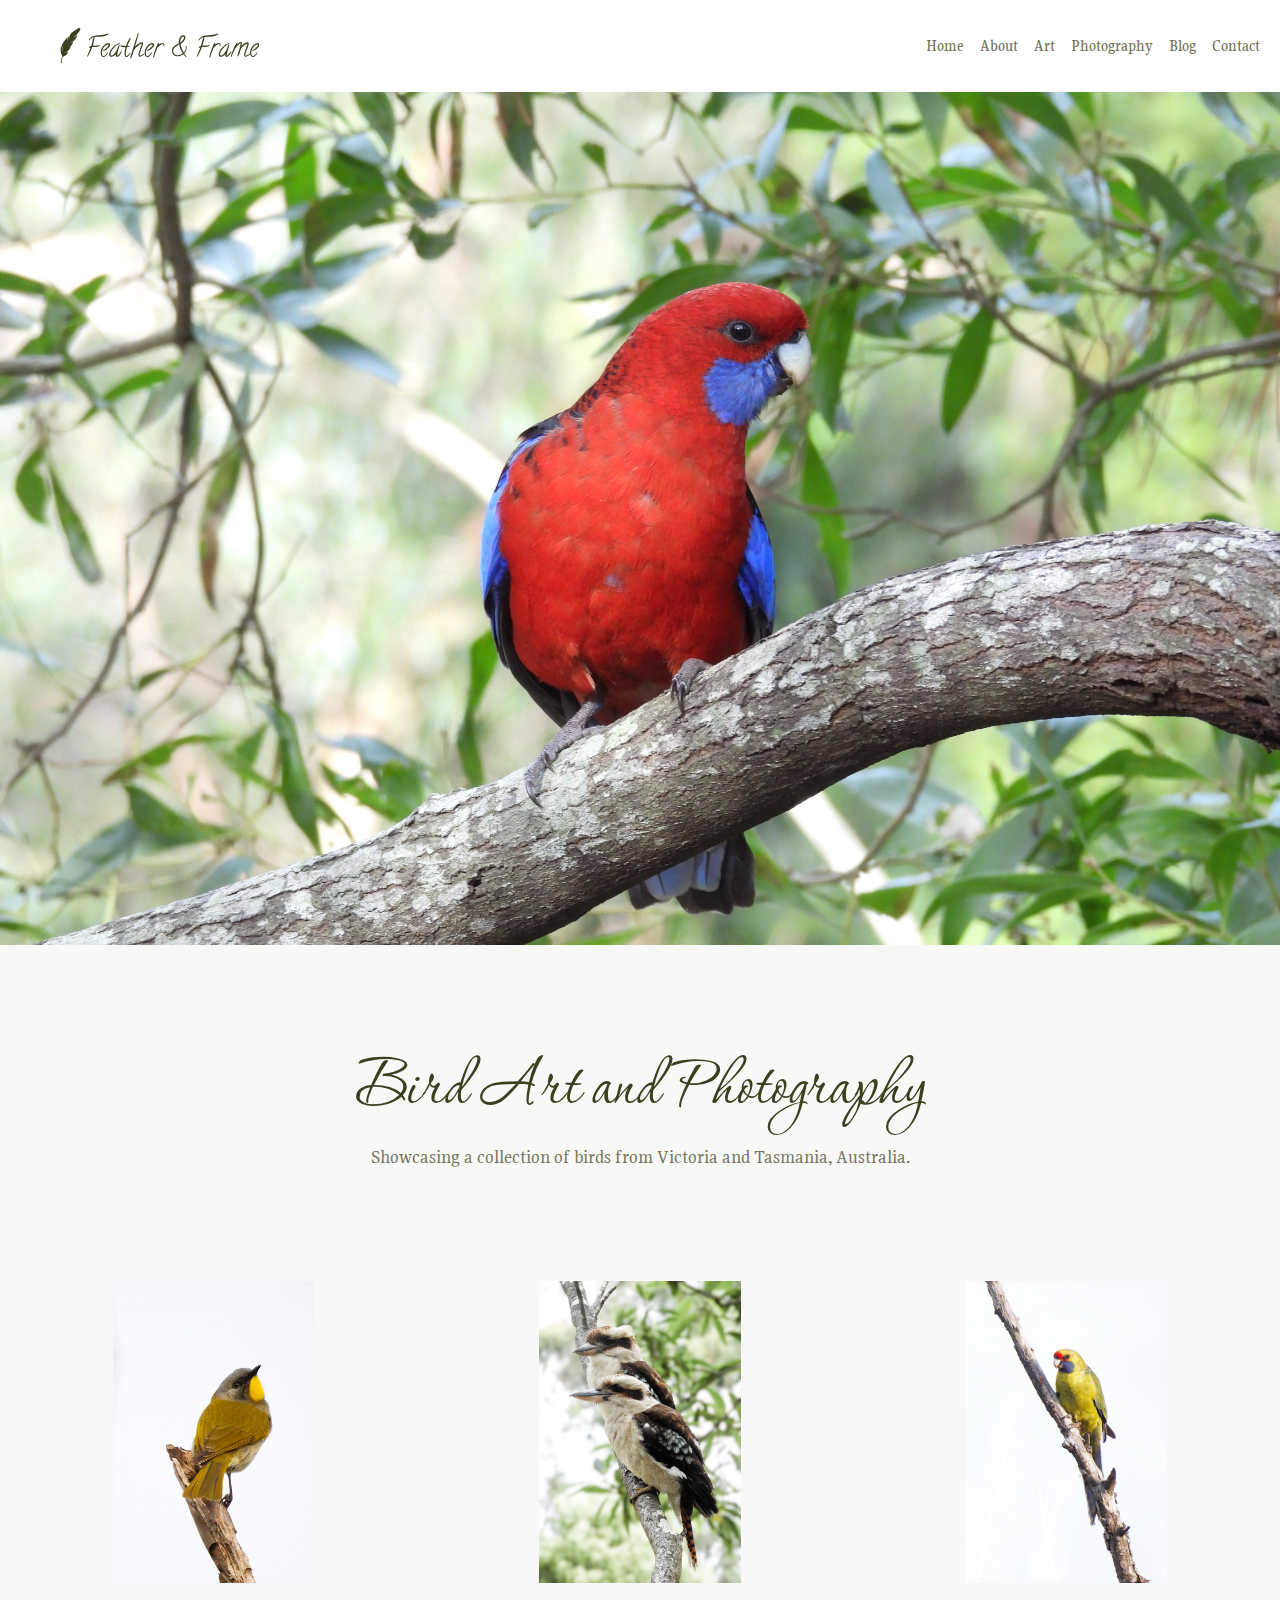
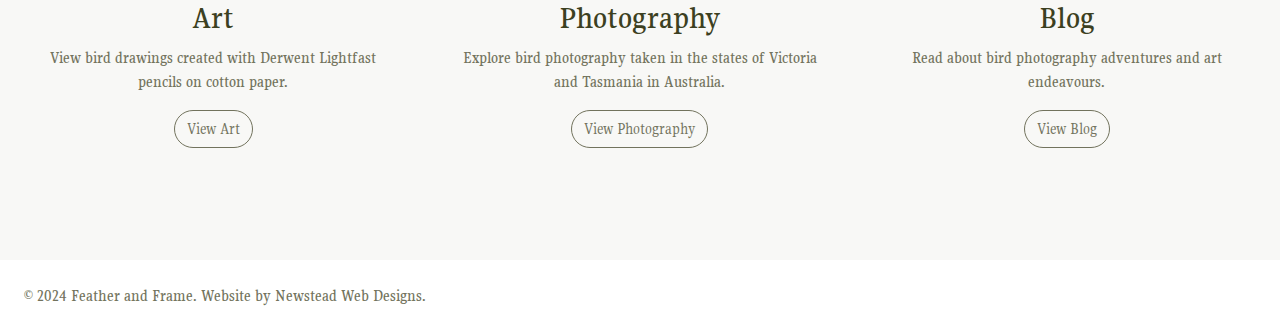
==== index.html @ ecd1493d "Template" ====
<!DOCTYPE html>
<html lang="en">

<head>
    <!-- Required meta tags -->
    <meta charset="utf-8">
    <meta name="viewport" content="width=device-width, initial-scale=1">

    <!-- Website icon -->
    <link rel="icon" href="resources/images/feather--frame-favicon-color.svg" type="image/x-icon" />

    <!-- Preloads -->
    <link rel="preload" href="resources/images/joanna-kosinska-I3adKpDNAjM-unsplash.jpg" as="image">
    <link rel="preload" href="resources/styles.css" as="style">

    <!-- Preconnect to Google Fonts -->
    <link rel="preconnect" href="https://fonts.googleapis.com">
    <link rel="preconnect" href="https://fonts.gstatic.com" crossorigin>

    <!-- Link Google Fonts -->
    <link href="https://fonts.googleapis.com/css2?family=Corinthia&family=Gupter&display=swap" rel="stylesheet">

    <!-- Font Awesome for icons -->
    <link rel="stylesheet" href="https://use.fontawesome.com/releases/v5.15.4/css/all.css"
        integrity="sha384-DyZ88mC6Up2uqS4h/KRgHuoeGwBcD4Ng9SiP4dIRy0EXTlnuz47vAwmeGwVChigm" crossorigin="anonymous" />

    <!-- Bootstrap CSS -->
    <link href="https://cdn.jsdelivr.net/npm/bootstrap@5.3.3/dist/css/bootstrap.min.css" rel="stylesheet"
        integrity="sha384-QWTKZyjpPEjISv5WaRU9OFeRpok6YctnYmDr5pNlyT2bRjXh0JMhjY6hW+ALEwIH" crossorigin="anonymous">

    <!-- Custom CSS -->
    <link rel="stylesheet" href="resources/styles.css">

    <title>Home - Feather and Frame</title>

</head>

<body class="home-page">

    <!-- Header -->
    <header class="sticky-top py-2">

        <!-- Navbar -->
        <nav class="navbar navbar-expand-md">
            <div class="container-fluid">

                <!-- Brand Logo -->
                <a class="navbar-brand px-5" href="index.html"> <!-- mx-auto class for centering -->
                    <img src="resources/images/feather--frame-high-resolution-logo-transparent.svg"
                        alt="Feather and Frame Logo" width="200" height="50" class="d-inline-block">
                    <!-- Link to homepage with logo -->
                </a>

                <!-- Navbar Toggler Button for Small Screens -->
                <button class="navbar-toggler" type="button" data-bs-toggle="collapse" data-bs-target="#navbarNav"
                    aria-controls="navbarNav" aria-expanded="false" aria-label="Toggle navigation">
                    <span class="navbar-toggler-icon"></span> <!-- Icon for mobile menu toggle -->
                </button>

                <!-- Navbar Links -->
                <div class="collapse navbar-collapse justify-content-md-end" id="navbarNav">
                    <ul class="navbar-nav text-center py-md-0 py-5">
                        <li class="nav-item">
                            <a class="nav-link home-page" href="index.html">Home</a>
                        </li>
                        <li class="nav-item">
                            <a class="nav-link about-page" href="about.html">About</a>
                        </li>
                        <li class="nav-item">
                            <a class="nav-link art-page" href="art.html">Art</a>
                        </li>
                        <li class="nav-item">
                            <a class="nav-link photography-page" href="photography.html">Photography</a>
                        </li>
                        <li class="nav-item">
                            <a class="nav-link blog-page" href="blog.html">Blog</a>
                        </li>
                        <li class="nav-item">
                            <a class="nav-link contact-page" href="contact.html">Contact</a>
                        </li>
                    </ul>
                </div>
            </div>
        </nav>
    </header>


    <!-- Main Content -->
    <main>

        <!-- Jumbotron Image - Feature Artwork -->
        <section class="container-fluid jumbotron" style="padding: 0;">
            <img class="img-fluid" src="resources/images/DSCN6253.JPG"
                alt="Photo of a crimson rosella sitting on a branch.">
        </section>

        <!-- Heading Section -->
        <section class="container py-5 heading">
            <div class="row justify-content-center">
                <!-- Heading Content Container -->
                <div class="col text-center">
                    <!-- Heading -->
                    <h1 class="display-1 pt-5">Bird Art and Photography</h1>
                    <!-- Lead paragraph -->
                    <p class="lead">Showcasing a collection of birds from Victoria and Tasmania, Australia.</p>
                </div>
            </div>
        </section>

        <!-- Featured Content Section -->
        <section class="container-fluid py-5">
            <div class="row">
                <!-- Art Column -->
                <div class="col-md-4 mb-5">
                    <div class="card h-100 border-0 rounded-0">
                        <img src="resources/images/DSCN5164.JPG" class="card-img-top img-fluid mx-auto d-block"
                            alt="Artwork">
                        <div class="card-body text-center">
                            <h2>Art</h2>
                            <p>View bird drawings created with Derwent Lightfast pencils on cotton paper.</p>
                            <a href="art.html" class="btn rounded-pill">View Art</a>
                        </div>
                    </div>
                </div>

                <!-- Photography Column -->
                <div class="col-md-4 mb-5">
                    <div class="card h-100 border-0 rounded-0">
                        <img src="resources/images/DSCN3021.JPG" class="card-img-top img-fluid mx-auto d-block"
                            alt="Photography">
                        <div class="card-body text-center">
                            <h2>Photography</h2>
                            <p>Explore bird photography taken in the states of Victoria and Tasmania in Australia.</p>
                            <a href="photography.html" class="btn rounded-pill">View Photography</a>
                        </div>
                    </div>
                </div>

                <!-- Blog Column -->
                <div class="col-md-4 mb-5">
                    <div class="card h-100 border-0 rounded-0">
                        <img src="resources/images/DSCN5035.JPG" class="card-img-top img-fluid mx-auto d-block"
                            alt="Photography">
                        <div class="card-body text-center">
                            <h2>Blog</h2>
                            <p>Read about bird photography adventures and art endeavours.</p>
                            <a href="blog.html" class="btn rounded-pill">View Blog</a>
                        </div>
                    </div>
                </div>

            </div>
        </section>


    </main>

    <!-- Footer -->
    <footer>
        <section class="container-fluid p-4">
            <div class="row justify-content-center">
                <!-- Copyright-->
                <div class="col-md-9 d-flex justify-content-md-start justify-content-center text-md-start text-center">
                    <ul class="list-unstyled m-0 p-0">
                        <li>&copy; 2024 Feather and Frame. Website by <a href="https://www.newsteadwebdesigns.com.au"
                                target="_blank">Newstead Web Designs.</a></li>
                    </ul>
                </div>

                <!-- Follow -->
                <div class="col-md-3 d-flex justify-content-md-end justify-content-center text-md-start text-center">
                    <ul class="list-unstyled m-0 p-0">
                        <!-- Social Media Icons -->
                        <li>
                            <a class="nav-link d-inline mx-1" href="https://facebook.com" target="_blank"
                                aria-label="Facebook">
                                <i class="fab fa-facebook-f"></i>
                            </a>
                            <a class="nav-link d-inline" href="https://instagram.com" target="_blank"
                                aria-label="Instagram">
                                <i class="fab fa-instagram"></i>
                            </a>
                        </li>
                    </ul>
                </div>
            </div>
        </section>
    </footer>

    <!-- JavaScript; Bootstrap Bundle with Popper -->
    <script src="https://cdn.jsdelivr.net/npm/bootstrap@5.3.3/dist/js/bootstrap.bundle.min.js"
        integrity="sha384-YvpcrYf0tY3lHB60NNkmXc5s9fDVZLESaAA55NDzOxhy9GkcIdslK1eN7N6jIeHz"
        crossorigin="anonymous"></script>

    <!-- Custom JavaScript -->
    <script>
        // Function to close navbar when link is clicked
        function closeNavbar() {
            var navToggler = document.querySelector('.navbar-toggler');
            var navCollapse = document.querySelector('.navbar-collapse');
            var icon = navToggler.querySelector('span');

            if (navCollapse.classList.contains('show')) {
                navCollapse.classList.remove('show');
                // Change the toggle icon back to the default state
                if (icon.classList.contains('fa-times')) {
                    icon.classList.remove('fa-times');
                    icon.classList.add('navbar-toggler-icon');
                }
            }
        }

        // Toggle navbar icon between default and 'X' icon
        var navbarToggler = document.querySelector('.navbar-toggler');

        navbarToggler.addEventListener('click', function () {
            var icon = navbarToggler.querySelector('span');
            if (icon.classList.contains('navbar-toggler-icon')) {
                icon.classList.remove('navbar-toggler-icon');
                icon.classList.add('fa', 'fa-times');
            } else {
                icon.classList.remove('fa', 'fa-times');
                icon.classList.add('navbar-toggler-icon');
            }
        });
    </script>

</body>

</html>
---- resources/styles.css ----
/* Color Theme: Olive branches in silver jug on white table. Mint green wall background. Home office decor, vintage Mediterranean summer style. */
:root {
    --color-accent1: #F2F2F2; /* Very light grey */
    --color-accent2: #3C4021; /* Dark olive green */
    --color-accent3: #D8D9D7; /* Light grey */
    --color-accent4: #72735D; /* Olive green */
    --color-accent5: #BFBFAA; /* Light beige olive green */
    --color-white: #FFF; /* White */
    --color-black: #000; /* Black */
}
/* Body */
body {
    opacity: 1; /* Start with full opacity */
    transition: opacity 0.3s ease-in-out; /* Transition effect for opacity */
    color: var(--color-accent4) !important;
    background-color: rgba(191,191,170,0.1) !important;
    font-family: Gupter, Georgia, serif;
    font-weight: 500;
    font-style: normal;
    line-height: 1.5rem;
}

/* Fade out effect when navigating away */
body.is-loading {
    opacity: 0;
}

.home-page h1 {
    color: var(--color-accent2);
    font-family: Corinthia, "Brush Script MT", cursive;
}

h1, h2, h3, h4, h5, h6 {
    color: var(--color-accent2);
}


/* Links */
a {
    color: inherit;
    text-decoration: none;
}

/* Mouse over links */
a:hover,
a:active,
a:focus {
    color: var(--color-accent2) !important; /* Accent color on hover, active, and focus */
}

/* Buttons */
.btn {
    color: var(--color-accent4); 
    border-color: var(--color-accent4);
}

/* Mouse over buttons */
.btn:hover, 
.btn:active,
.btn:focus {
    background-color: var(--color-accent4); /* Button background color on hover, active, and focus */
    color: var(--color-white) !important;
    outline: none !important; /* Remove Bootstrap default outline */
    box-shadow: none !important; /* Remove Bootstrap default box shadow */
}

/* Links and buttons using TAB key */
a:focus-visible,
.btn:focus-visible {    
    outline: none !important; /* Remove Bootstrap default outline */
    box-shadow: 0 0 0 0.125rem var(--color-accent4) !important; /* Apply focus shadow */
    border-radius: 5px;
}



/* HEADER */
header {
    background-color: var(--color-white) !important; /* Header background color */
}

.navbar-brand, .nav-link {
    color: var(--color-accent4) !important; /* Navbar brand and link color */
}

/* Remove border, outline, and box shadow from navbar toggler */
.navbar-toggler {
    border: none !important; /* Remove border */
    outline: none !important; /* Remove outline */
    box-shadow: none !important; /* Remove box shadow */
}

/* MAIN */


.card {
    border-radius: 0 !important; /* Ensure no rounded corners */
    color: var(--color-accent4) !important;
    background-color: rgba(191,191,170,0) !important;
}

.card-img-top {
    border-radius: 0 !important; /* Ensure no rounded corners */
    height: auto
}

/* Small screens (phones) */
@media only screen and (max-width: 767.99px) {
    .card-img-top {
      max-width: 100%; /* Sets the maximum width to 100% of the viewport width */
    }
  }

  /* Medium screens (tablets) */
@media only screen and (min-width: 768px) and (max-width: 991.99px) {
    .card-img-top {
      max-width: 75%; /* Sets the maximum width to 100% of the viewport width */
    }
  }

/* Large screens (laptops and desktops) */
@media only screen and (min-width: 992px) {
    .card-img-top {
      max-width: 50%; /* Sets the maximum width to 50% of the viewport width */
    }
  }

.about-page main a,
.art-page .heading a,
.photography-page .heading a,
.contact-page main a {
    color: var(--color-accent2);
}


/* Custom Line Style */
.line {
    border-top: 1px solid var(--color-accent2); 
    width: 100%; /* Width of the line */
    margin: 0 auto; /* Center the line horizontally */
}

/* Apply border styles to all relevant form elements */
input,
textarea,
select,
.form-control,
input[type=checkbox],
input[type=radio],
.form-check-input {
    border: 1px solid var(--color-accent3) !important; /* Custom border color */
}

/* Remove default blue outlines and apply custom styles to all relevant form elements */
input:focus,
input:hover,
input:active,
textarea:focus,
textarea:hover,
textarea:active,
select:focus,
select:hover,
select:active,
.form-control:focus,
.form-control:hover,
.form-control:active,
input[type=checkbox]:focus,
input[type=checkbox]:hover,
input[type=checkbox]:active,
input[type=radio]:focus,
input[type=radio]:hover,
input[type=radio]:active,
.form-check-input:focus,
.form-check-input:hover,
.form-check-input:active {
    outline: none !important; /* Remove default outline */
    box-shadow: 0 0 5px var(--color-accent4) !important; /* Custom focus/hover shadow */
}

/* Custom styles for checked checkboxes and radio buttons */
.form-check-input:checked {
    background-color: var(--color-accent4) !important; /* Custom background color */
}


/* FOOTER */
footer {
    background-color: var(--color-white); /* Footer background color */
}
---- resources/styles.css ----
/* Color Theme: Olive branches in silver jug on white table. Mint green wall background. Home office decor, vintage Mediterranean summer style. */
:root {
    --color-accent1: #F2F2F2; /* Very light grey */
    --color-accent2: #3C4021; /* Dark olive green */
    --color-accent3: #D8D9D7; /* Light grey */
    --color-accent4: #72735D; /* Olive green */
    --color-accent5: #BFBFAA; /* Light beige olive green */
    --color-white: #FFF; /* White */
    --color-black: #000; /* Black */
}
/* Body */
body {
    opacity: 1; /* Start with full opacity */
    transition: opacity 0.3s ease-in-out; /* Transition effect for opacity */
    color: var(--color-accent4) !important;
    background-color: rgba(191,191,170,0.1) !important;
    font-family: Gupter, Georgia, serif;
    font-weight: 500;
    font-style: normal;
    line-height: 1.5rem;
}

/* Fade out effect when navigating away */
body.is-loading {
    opacity: 0;
}

.home-page h1 {
    color: var(--color-accent2);
    font-family: Corinthia, "Brush Script MT", cursive;
}

h1, h2, h3, h4, h5, h6 {
    color: var(--color-accent2);
}


/* Links */
a {
    color: inherit;
    text-decoration: none;
}

/* Mouse over links */
a:hover,
a:active,
a:focus {
    color: var(--color-accent2) !important; /* Accent color on hover, active, and focus */
}

/* Buttons */
.btn {
    color: var(--color-accent4); 
    border-color: var(--color-accent4);
}

/* Mouse over buttons */
.btn:hover, 
.btn:active,
.btn:focus {
    background-color: var(--color-accent4); /* Button background color on hover, active, and focus */
    color: var(--color-white) !important;
    outline: none !important; /* Remove Bootstrap default outline */
    box-shadow: none !important; /* Remove Bootstrap default box shadow */
}

/* Links and buttons using TAB key */
a:focus-visible,
.btn:focus-visible {    
    outline: none !important; /* Remove Bootstrap default outline */
    box-shadow: 0 0 0 0.125rem var(--color-accent4) !important; /* Apply focus shadow */
    border-radius: 5px;
}



/* HEADER */
header {
    background-color: var(--color-white) !important; /* Header background color */
}

.navbar-brand, .nav-link {
    color: var(--color-accent4) !important; /* Navbar brand and link color */
}

/* Remove border, outline, and box shadow from navbar toggler */
.navbar-toggler {
    border: none !important; /* Remove border */
    outline: none !important; /* Remove outline */
    box-shadow: none !important; /* Remove box shadow */
}

/* MAIN */


.card {
    border-radius: 0 !important; /* Ensure no rounded corners */
    color: var(--color-accent4) !important;
    background-color: rgba(191,191,170,0) !important;
}

.card-img-top {
    border-radius: 0 !important; /* Ensure no rounded corners */
    height: auto
}

/* Small screens (phones) */
@media only screen and (max-width: 767.99px) {
    .card-img-top {
      max-width: 100%; /* Sets the maximum width to 100% of the viewport width */
    }
  }

  /* Medium screens (tablets) */
@media only screen and (min-width: 768px) and (max-width: 991.99px) {
    .card-img-top {
      max-width: 75%; /* Sets the maximum width to 100% of the viewport width */
    }
  }

/* Large screens (laptops and desktops) */
@media only screen and (min-width: 992px) {
    .card-img-top {
      max-width: 50%; /* Sets the maximum width to 50% of the viewport width */
    }
  }

.about-page main a,
.art-page .heading a,
.photography-page .heading a,
.contact-page main a {
    color: var(--color-accent2);
}


/* Custom Line Style */
.line {
    border-top: 1px solid var(--color-accent2); 
    width: 100%; /* Width of the line */
    margin: 0 auto; /* Center the line horizontally */
}

/* Apply border styles to all relevant form elements */
input,
textarea,
select,
.form-control,
input[type=checkbox],
input[type=radio],
.form-check-input {
    border: 1px solid var(--color-accent3) !important; /* Custom border color */
}

/* Remove default blue outlines and apply custom styles to all relevant form elements */
input:focus,
input:hover,
input:active,
textarea:focus,
textarea:hover,
textarea:active,
select:focus,
select:hover,
select:active,
.form-control:focus,
.form-control:hover,
.form-control:active,
input[type=checkbox]:focus,
input[type=checkbox]:hover,
input[type=checkbox]:active,
input[type=radio]:focus,
input[type=radio]:hover,
input[type=radio]:active,
.form-check-input:focus,
.form-check-input:hover,
.form-check-input:active {
    outline: none !important; /* Remove default outline */
    box-shadow: 0 0 5px var(--color-accent4) !important; /* Custom focus/hover shadow */
}

/* Custom styles for checked checkboxes and radio buttons */
.form-check-input:checked {
    background-color: var(--color-accent4) !important; /* Custom background color */
}


/* FOOTER */
footer {
    background-color: var(--color-white); /* Footer background color */
}
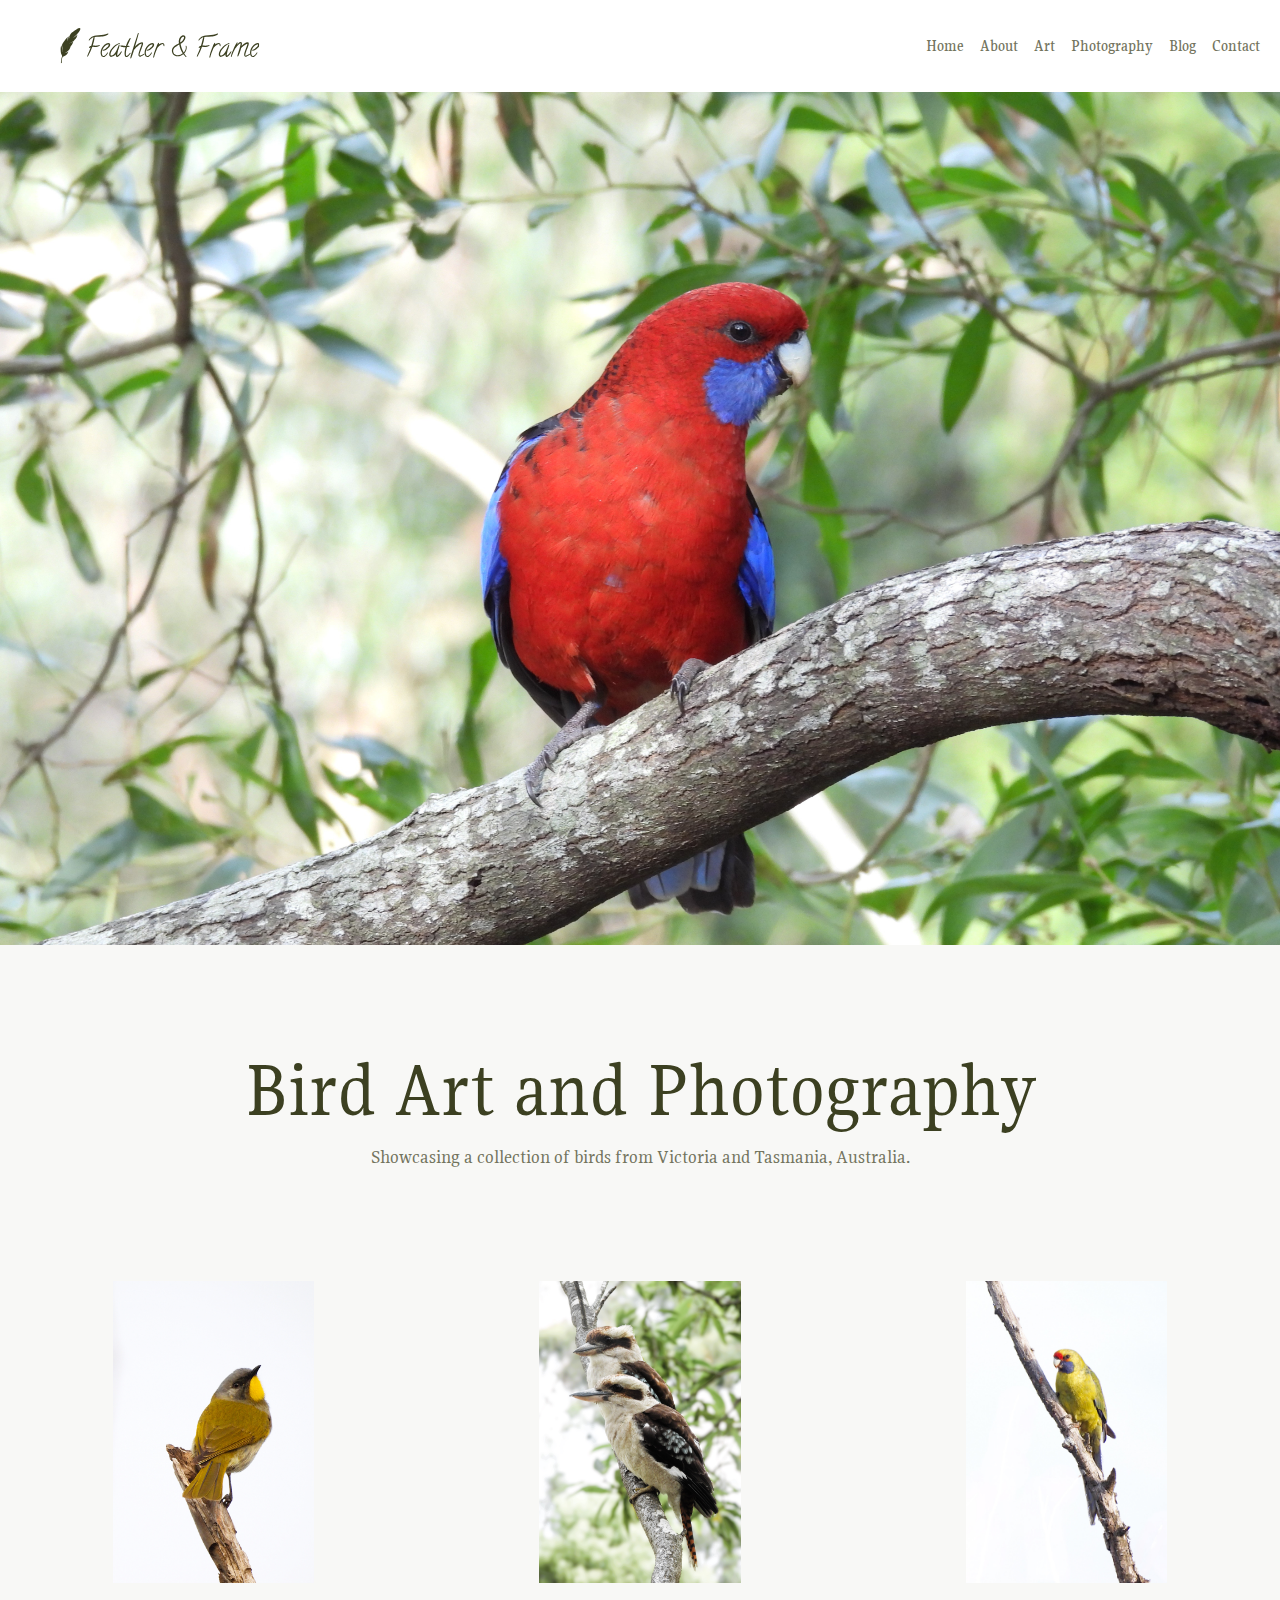
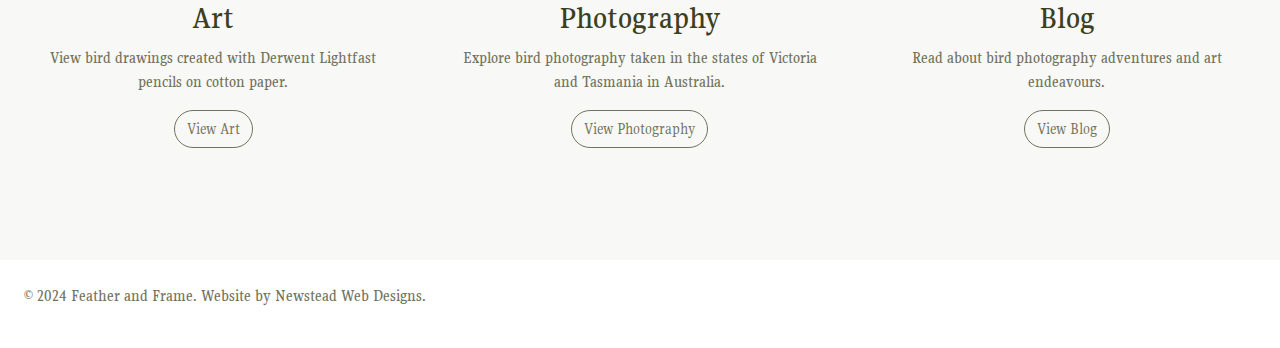
==== commit b7141e57: "minor edits" ====
--- a/index.html
+++ b/index.html
@@ -35,7 +35,7 @@
 
 </head>
 
-<body class="home-page">
+<body>
 
     <!-- Header -->
     <header class="sticky-top py-2">
@@ -161,7 +161,7 @@
             <div class="row justify-content-center">
                 <!-- Copyright-->
                 <div class="col-md-9 d-flex justify-content-md-start justify-content-center text-md-start text-center">
-                    <ul class="list-unstyled m-0 p-0">
+                    <ul class="list-unstyled">
                         <li>&copy; 2024 Feather and Frame. Website by <a href="https://www.newsteadwebdesigns.com.au"
                                 target="_blank">Newstead Web Designs.</a></li>
                     </ul>
@@ -169,7 +169,7 @@
 
                 <!-- Follow -->
                 <div class="col-md-3 d-flex justify-content-md-end justify-content-center text-md-start text-center">
-                    <ul class="list-unstyled m-0 p-0">
+                    <ul class="list-unstyled">
                         <!-- Social Media Icons -->
                         <li>
                             <a class="nav-link d-inline mx-1" href="https://facebook.com" target="_blank"
--- a/resources/styles.css
+++ b/resources/styles.css
@@ -125,10 +125,8 @@
     }
   }
 
-.about-page main a,
-.art-page .heading a,
-.photography-page .heading a,
-.contact-page main a {
+main a,
+.heading a {
     color: var(--color-accent2);
 }
 
--- a/resources/styles.css
+++ b/resources/styles.css
@@ -125,10 +125,8 @@
     }
   }
 
-.about-page main a,
-.art-page .heading a,
-.photography-page .heading a,
-.contact-page main a {
+main a,
+.heading a {
     color: var(--color-accent2);
 }
 
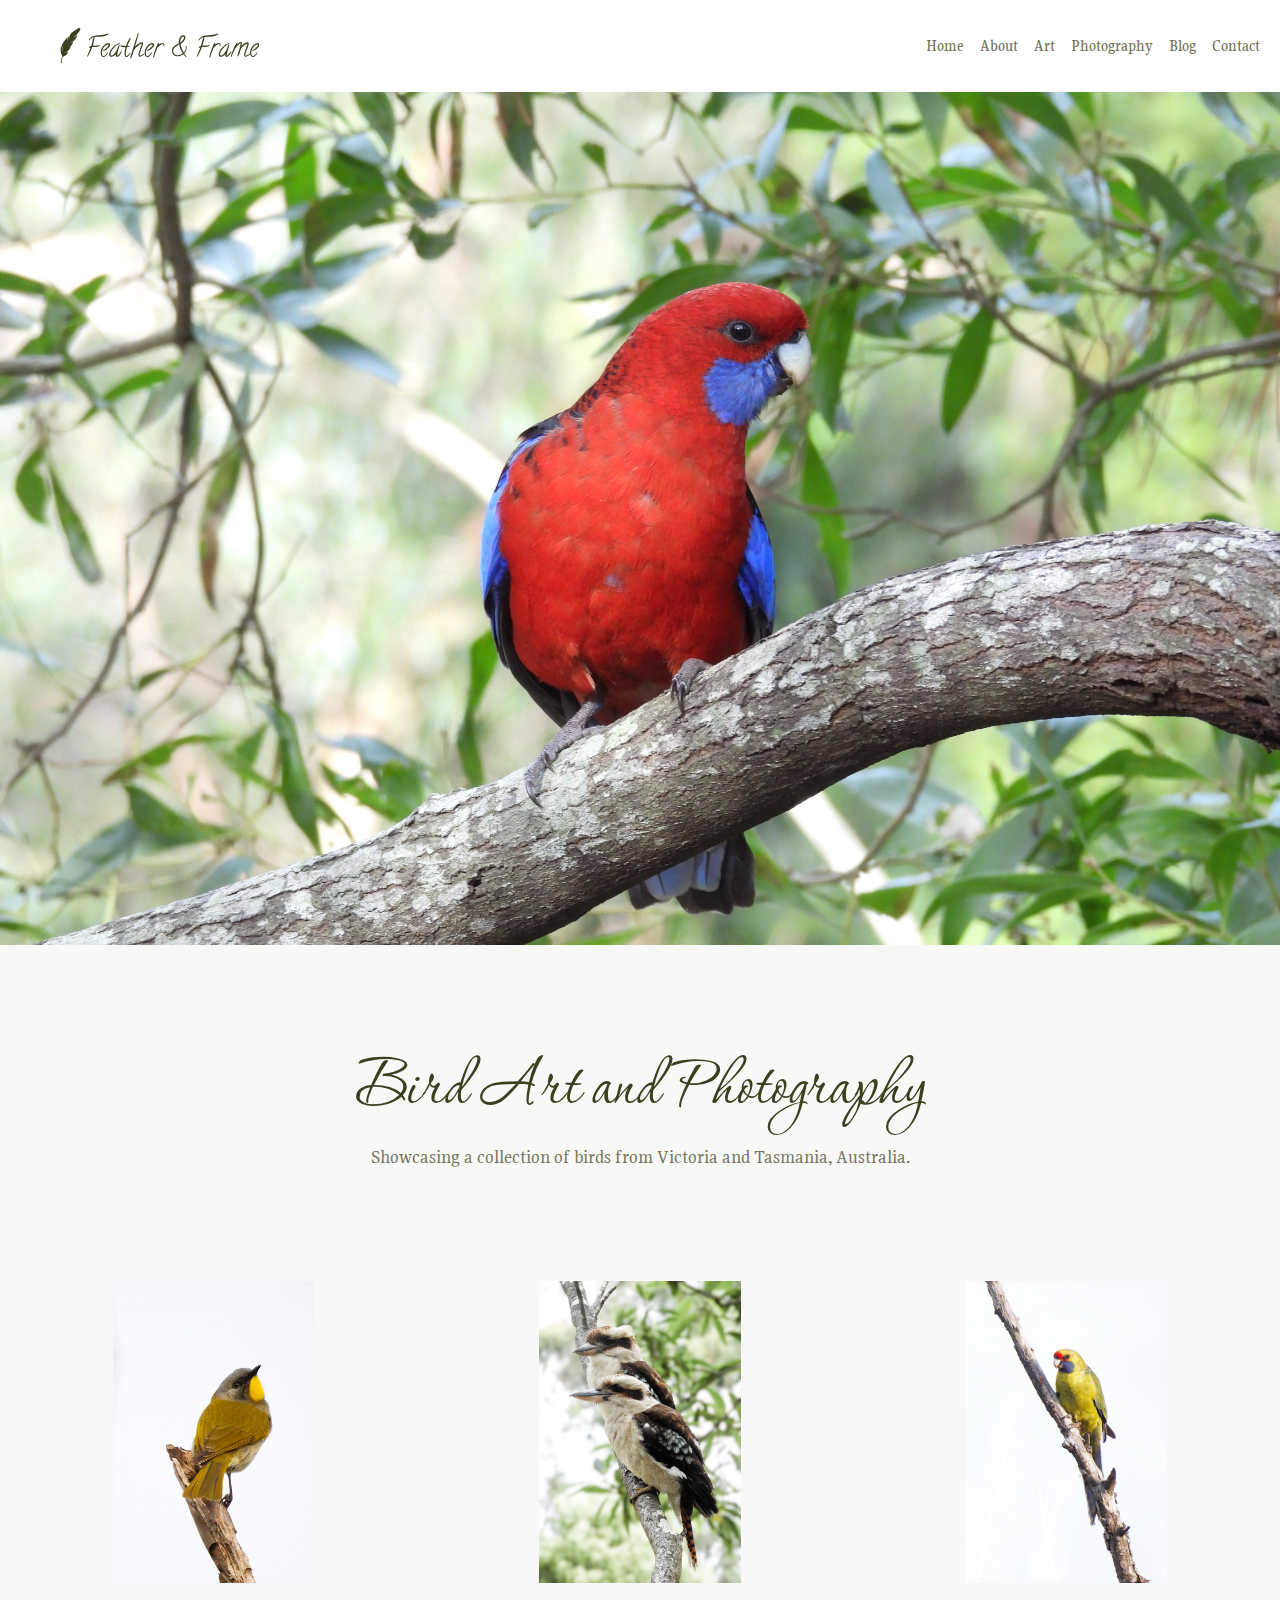
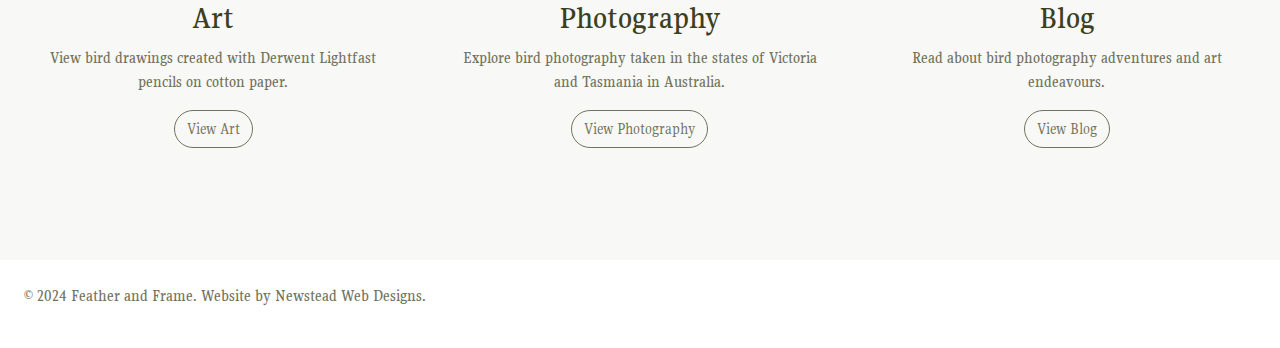
==== commit 9c42720e: "Minor changes" ====
--- a/index.html
+++ b/index.html
@@ -35,7 +35,7 @@
 
 </head>
 
-<body>
+<body class="home-page">
 
     <!-- Header -->
     <header class="sticky-top py-2">
--- a/resources/styles.css
+++ b/resources/styles.css
@@ -25,15 +25,9 @@
     opacity: 0;
 }
 
-.home-page h1 {
-    color: var(--color-accent2);
-    font-family: Corinthia, "Brush Script MT", cursive;
-}
-
 h1, h2, h3, h4, h5, h6 {
     color: var(--color-accent2);
 }
-
 
 /* Links */
 a {
@@ -92,6 +86,10 @@
 
 /* MAIN */
 
+.home-page h1 {
+    color: var(--color-accent2);
+    font-family: Corinthia, "Brush Script MT", cursive;
+}
 
 .card {
     border-radius: 0 !important; /* Ensure no rounded corners */
--- a/resources/styles.css
+++ b/resources/styles.css
@@ -25,15 +25,9 @@
     opacity: 0;
 }
 
-.home-page h1 {
-    color: var(--color-accent2);
-    font-family: Corinthia, "Brush Script MT", cursive;
-}
-
 h1, h2, h3, h4, h5, h6 {
     color: var(--color-accent2);
 }
-
 
 /* Links */
 a {
@@ -92,6 +86,10 @@
 
 /* MAIN */
 
+.home-page h1 {
+    color: var(--color-accent2);
+    font-family: Corinthia, "Brush Script MT", cursive;
+}
 
 .card {
     border-radius: 0 !important; /* Ensure no rounded corners */
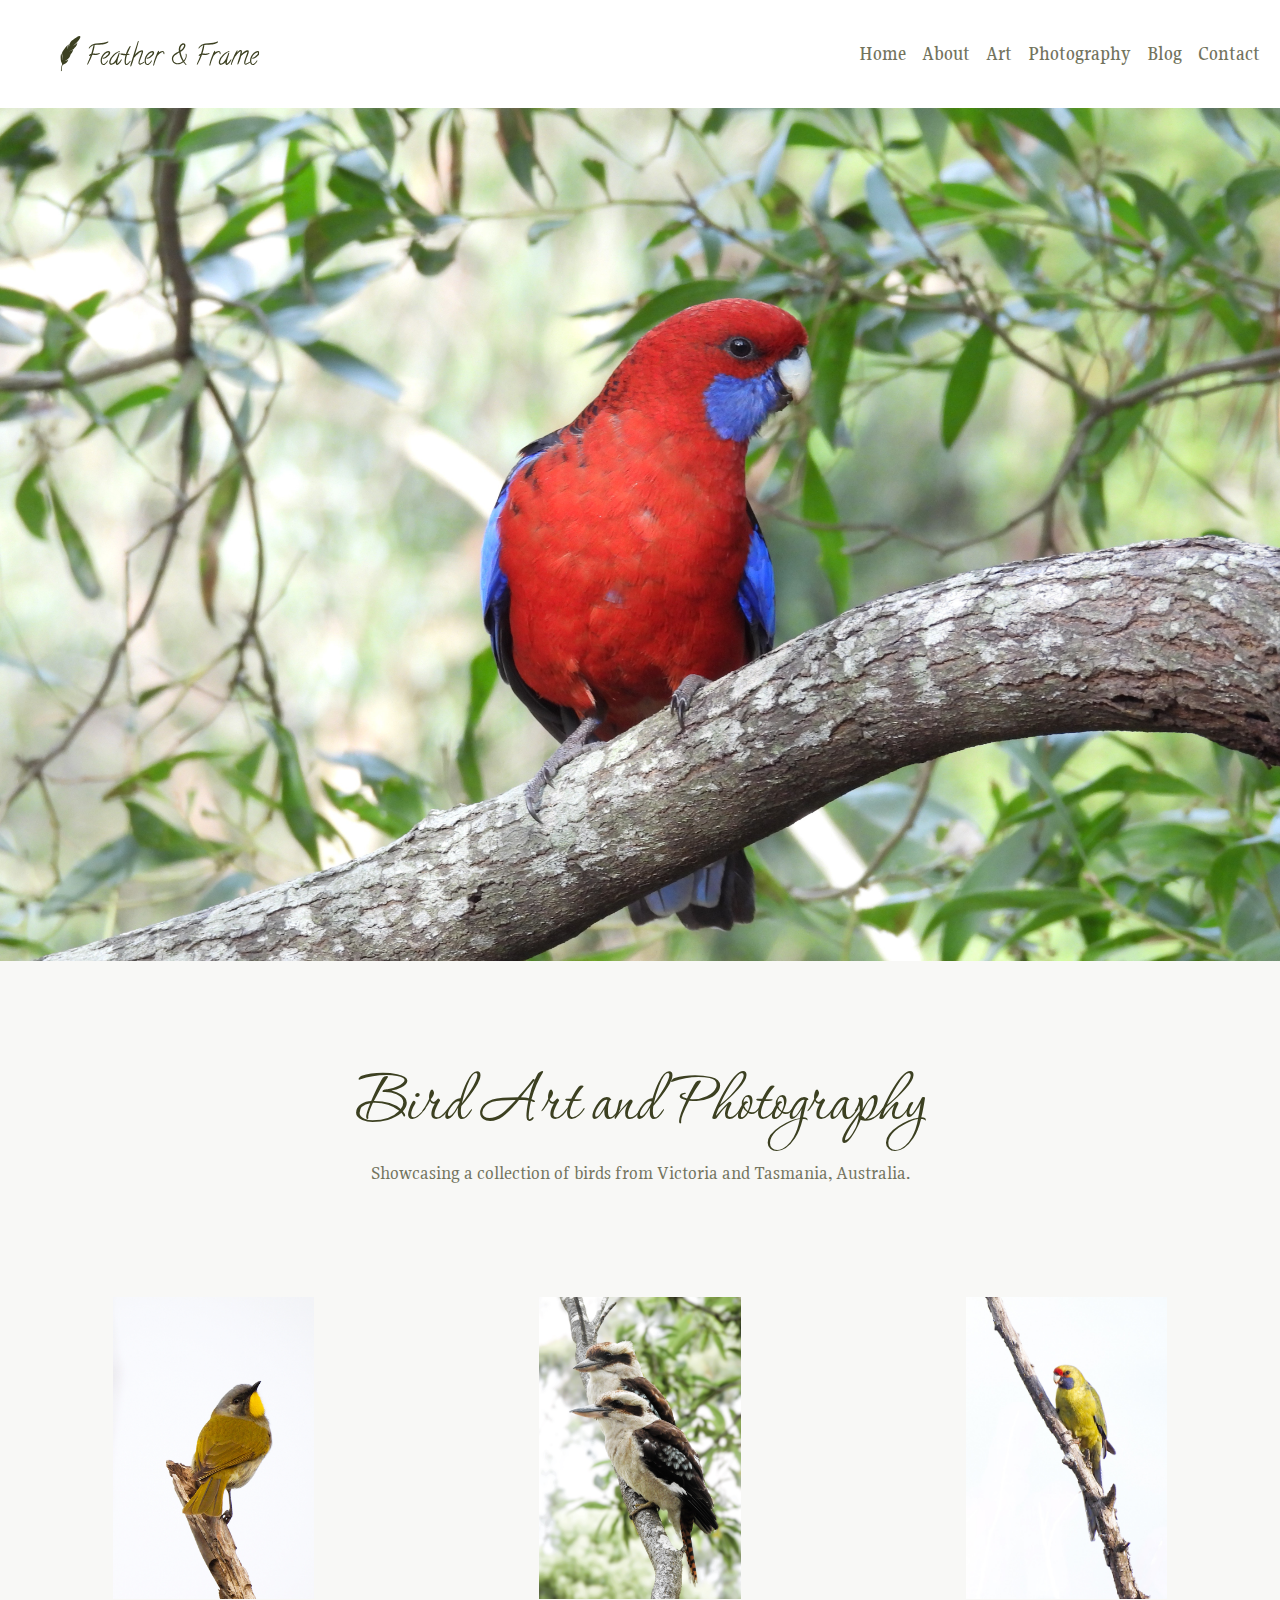
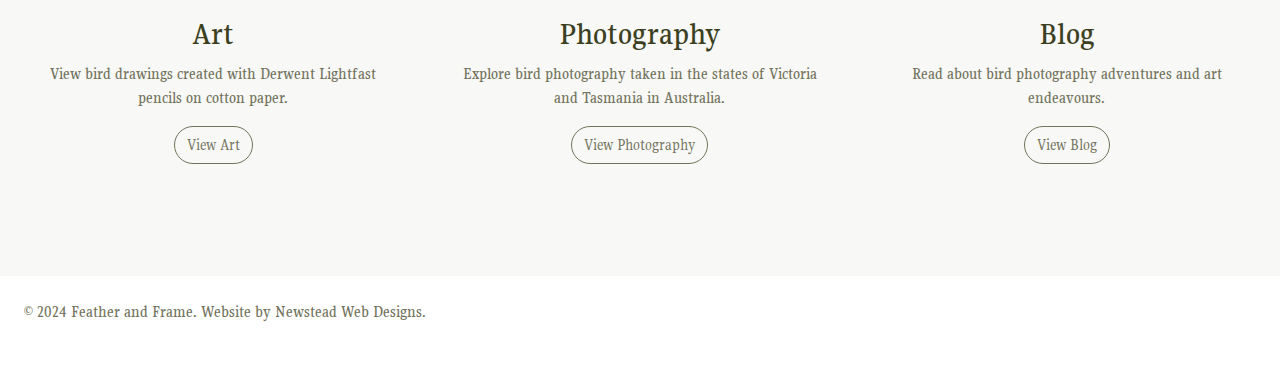
==== commit 27cd0025: "minor changes" ====
--- a/index.html
+++ b/index.html
@@ -38,7 +38,7 @@
 <body class="home-page">
 
     <!-- Header -->
-    <header class="sticky-top py-2">
+    <header class="sticky-top py-3">
 
         <!-- Navbar -->
         <nav class="navbar navbar-expand-md">
--- a/resources/styles.css
+++ b/resources/styles.css
@@ -75,6 +75,7 @@
 
 .navbar-brand, .nav-link {
     color: var(--color-accent4) !important; /* Navbar brand and link color */
+    font-size: 1.25rem;
 }
 
 /* Remove border, outline, and box shadow from navbar toggler */
--- a/resources/styles.css
+++ b/resources/styles.css
@@ -75,6 +75,7 @@
 
 .navbar-brand, .nav-link {
     color: var(--color-accent4) !important; /* Navbar brand and link color */
+    font-size: 1.25rem;
 }
 
 /* Remove border, outline, and box shadow from navbar toggler */
